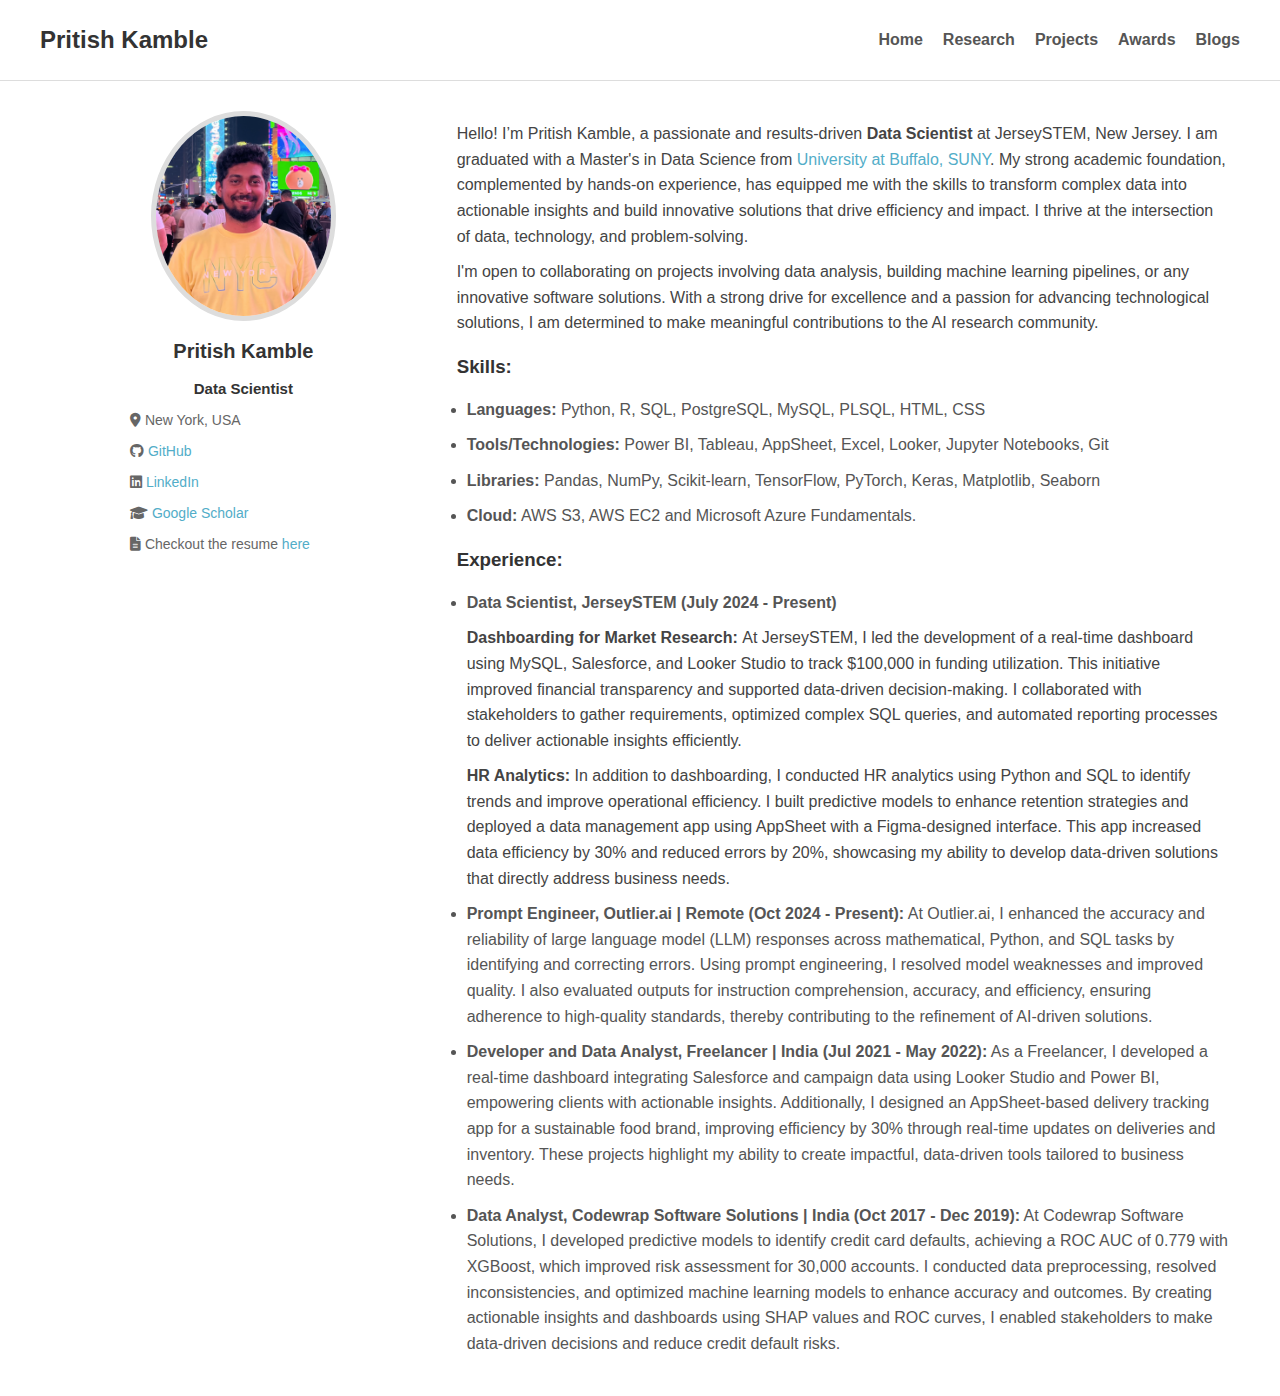
==== index.html @ 6a81c8ca "Add files via upload" ====
<!DOCTYPE html>
<html lang="en">
<head>
    <meta charset="UTF-8">
    <meta name="viewport" content="width=device-width, initial-scale=1.0">
    <title>Profile Page</title>
    <link rel="stylesheet" href="style.css">
    <link href="https://cdnjs.cloudflare.com/ajax/libs/font-awesome/6.0.0-beta3/css/all.min.css" rel="stylesheet">
</head>
<body>
    <!-- Navigation Bar -->
    <header class="navbar">
        <div class="navbar-container">
            <h1 class="navbar-brand">Pritish Kamble</h1>
            <nav>
                <ul class="navbar-links">
                    <li><a href="index.html">Home</a></li>
                    <li><a href="https://scholar.google.com/citations?hl=en&user=8j9EoxIAAAAJ">Research</a></li>
                    <li><a href="project.html">Projects</a></li>
                    <li><a href="#group">Awards</a></li>
                    <li><a href="#home">Blogs</a></li>
                </ul>
            </nav>
        </div>
    </header>

    <!-- Main Content -->
    <div class="container">
        <!-- Profile Section -->
        <div class="profile-section">
            <div class="profile-image">
                <img src="img/profile.png" alt="Profile Picture">
            </div>
            <h2>Pritish Kamble</h2>
            <h3>Data Scientist</h3>
            <div class="contact-info">
                <p><i class="fas fa-map-marker-alt"></i> New York, USA</p>
                <p><i class="fab fa-github"></i> <a href="https://github.com/pritish31">GitHub</a></p>
                <p><i class="fab fa-linkedin"></i> <a href="https://www.linkedin.com/in/pritish-kamble">LinkedIn</a></p>
                <p><i class="fas fa-graduation-cap"></i> <a href="https://scholar.google.com/citations?hl=en&user=8j9EoxIAAAAJ">Google Scholar</a></p>
                <p><i class="fas fa-file-alt"></i> Checkout the resume <a href="PritishK.pdf" download>here</a></p>

            </div>
        </div>

        <!-- Content Section -->
        <div class="content-section">
            <p>
                Hello! I’m Pritish Kamble, a passionate and results-driven <strong>Data Scientist</strong> at JerseySTEM, New Jersey.
                I am graduated with a Master's in Data Science from <a href="https://www.buffalo.edu/">University at Buffalo, SUNY</a>.
                My strong academic foundation, complemented by hands-on experience, has equipped me with the skills to transform complex data into actionable
                insights and build innovative solutions that drive efficiency and impact.
                I thrive at the intersection of data, technology, and problem-solving.
            </p>
            <p> I'm open to collaborating on projects involving data analysis, building machine learning pipelines, or any innovative software solutions.
                With a strong drive for excellence and a passion for advancing technological solutions,
                I am determined to make meaningful contributions to the AI research community.
            </p>

            <h3>Skills:</h3>
            <ul>
                <li><strong>Languages:</strong> Python, R, SQL, PostgreSQL, MySQL, PLSQL, HTML, CSS</li>
                <li><strong>Tools/Technologies:</strong> Power BI, Tableau, AppSheet, Excel, Looker, Jupyter Notebooks, Git</li>
                <li><strong>Libraries:</strong> Pandas, NumPy, Scikit-learn, TensorFlow, PyTorch, Keras, Matplotlib, Seaborn</li>
                <li><strong>Cloud:</strong> AWS S3, AWS EC2 and Microsoft Azure Fundamentals.</li>
            </ul>

            <h3>Experience:</h3>
            <ul>
                <li><strong>Data Scientist, JerseySTEM (July 2024 - Present)</strong>

                     <p><strong>Dashboarding for Market Research: </strong> At JerseySTEM, I led the development of a real-time dashboard using MySQL, Salesforce, and Looker Studio to track $100,000 in
                    funding utilization. This initiative improved financial transparency and supported data-driven decision-making.
                    I collaborated with stakeholders to gather requirements, optimized complex SQL queries, and automated reporting processes
                    to deliver actionable insights efficiently.</p>

                     <p><strong>HR Analytics: </strong> In addition to dashboarding, I conducted HR analytics using Python and SQL
                         to identify trends and improve operational efficiency. I built predictive models to enhance retention strategies and
                         deployed a data management app using AppSheet with a Figma-designed interface. This app increased data efficiency by
                         30% and reduced errors by 20%, showcasing my ability to develop data-driven solutions that directly
                         address business needs.</p>

                <li><strong>Prompt Engineer, Outlier.ai | Remote (Oct 2024 - Present):</strong>
                    At Outlier.ai, I enhanced the accuracy and reliability of large language model (LLM) responses across mathematical,
                Python, and SQL tasks by identifying and correcting errors. Using prompt engineering, I resolved model weaknesses and improved
                quality. I also evaluated outputs for instruction comprehension, accuracy, and efficiency, ensuring adherence to high-quality
                standards, thereby contributing to the refinement of AI-driven solutions.
                </li>
                <li><strong>Developer and Data Analyst, Freelancer | India (Jul 2021 - May 2022):</strong>
                    As a Freelancer, I developed a real-time dashboard integrating Salesforce and campaign data using Looker Studio and Power BI,
                    empowering clients with actionable insights. Additionally, I designed an AppSheet-based delivery tracking app for a
                    sustainable food brand, improving efficiency by 30% through real-time updates on deliveries and inventory. These projects
                    highlight my ability to create impactful, data-driven tools tailored to business needs.
                </li>
                <li><strong>Data Analyst, Codewrap Software Solutions | India (Oct 2017 - Dec 2019):</strong>
                    At Codewrap Software Solutions, I developed predictive models to identify credit card defaults, achieving a ROC AUC of 0.779
                    with XGBoost, which improved risk assessment for 30,000 accounts. I conducted data preprocessing, resolved inconsistencies,
                    and optimized machine learning models to enhance accuracy and outcomes. By creating actionable insights and dashboards using
                    SHAP values and ROC curves, I enabled stakeholders to make data-driven decisions and reduce credit default risks.
                </li>
            </ul>
        </div>
    </div>

    <script src="script.js"></script>
</body>
</html>
---- style.css ----
/* General Styles */
body {
    font-family: Arial, sans-serif;
    margin: 0;
    padding: 0;
    /*background-color: #f9f9f9;*/
}

/* Navigation Bar */
.navbar {
    background-color: #fff;
    border-bottom: 1px solid #ddd;
    padding: 10px 20px;
}

.navbar-container {
    display: flex;
    justify-content: space-between;
    align-items: center;
    max-width: 1200px;
    margin: 0 auto;
}

.navbar-brand {
    font-size: 24px;
    font-weight: bold;
    color: #333;
}

.navbar-links {
    list-style: none;
    display: flex;
    margin: 0;
    padding: 0;
}

.navbar-links li {
    margin-left: 20px;
}

.navbar-links a {
    text-decoration: none;
    color: #555;
    font-weight: bold;
}

.navbar-links a:hover {
    color: #000;
}

/* Main Container */
.container {
    display: flex;
    max-width: 1200px;
    margin: 20px auto;
   /* background: white;
    border-radius: 8px;
    box-shadow: 0 4px 6px rgba(0, 0, 0, 0.1);
    overflow: hidden; */
}

/* Profile Section */
.profile-section {
    flex: 1;
    padding: 10px;
    text-align: center;
    margin-right: 0;
}

.profile-image img {
    width: 175px;
    height: 200px;
    border-radius: 50%; /* Oval image */
    border: 5px solid #ddd;
    object-fit: cover;
}

.profile-section h2 {
    margin-top: 15px;
    font-size: 20px;
    color: #333;
}
.profile-section h3 {
    margin-top: 5px;
    font-size: 15px;
    color: #333;
}

.profile-section p {
    color: #555;
    margin: 5px 0;
    text-decoration: none;
    text-align: left;


}

.contact-info p {
    margin: 10px 0;
    margin-top: 15px;
    font-size: 14px;
    color: #666;
    position: relative;
    cursor: pointer;
    text-decoration: none;
    margin-left: 80px;
    left-padding: 20px;
}

.contact-info a{
    color: #52adc8;
    text-decoration: none;
}

/* Content Section */
.content-section {
    flex: 2;
    padding: 10px;
    margin-left: 0;
}

.content-section p, ol, ul {
    margin: 10px 0;
    color: #444;
    line-height: 1.6;
    font-family: -apple-system, ".SFNSText-Regular", "San Francisco", "Roboto", "Segoe UI", "Helvetica Neue", "Lucida Grande", Arial, sans-serif;
}

.content-section a{
    color: #52adc8;
    text-decoration: none;
}


.content-section h3 {
    margin-top: 20px;
    color: #333;
    font-family: -apple-system, ".SFNSText-Regular", "San Francisco", "Roboto", "Segoe UI", "Helvetica Neue", "Lucida Grande", Arial, sans-serif;

}

.content-section ul {
    padding-left: 10px;
}

.content-section li {
    margin-bottom: 10px;
    color: #555;
}

.skills ul {
    padding-left: 50px;
}

.skills li {
    margin-bottom: 0px;
}

/*-------Project page-------------*/

.containerProject {

    flex: 2;
    margin-left: 300px;
    max-width: 1200px;
    margin: 50px auto;
    padding-left: 50px;
    align: center

}

.project {
    display: flex;
    align-items: flex-start;
    margin-bottom: 20px;
    border-radius: 8px;
    padding: 15px;
    border-bottom: 1px solid #ddd;
    margin-right: 120px;
}

.image img {
    width: 200px;
    height: auto;
    border-radius: 4px;
    margin-right: 20px;
}

.video video {
    width: 200px;
    height: 200px;
    border-radius: 4px;
    margin-right: 20px;
}

.details h2 {
    font-size: 18px;
    color: #00bcd4;
    margin: 0;
}

.details p {
    font-size: 14px;
    margin-right: 10px
    color: #444;
    line-height: 1.6;
    margin: 10px 0;
}

.links a {

    color: #6495ED
    text-decoration: none;
    margin-right: 10px;
}

.links a:hover {
    text-decoration: underline;
}
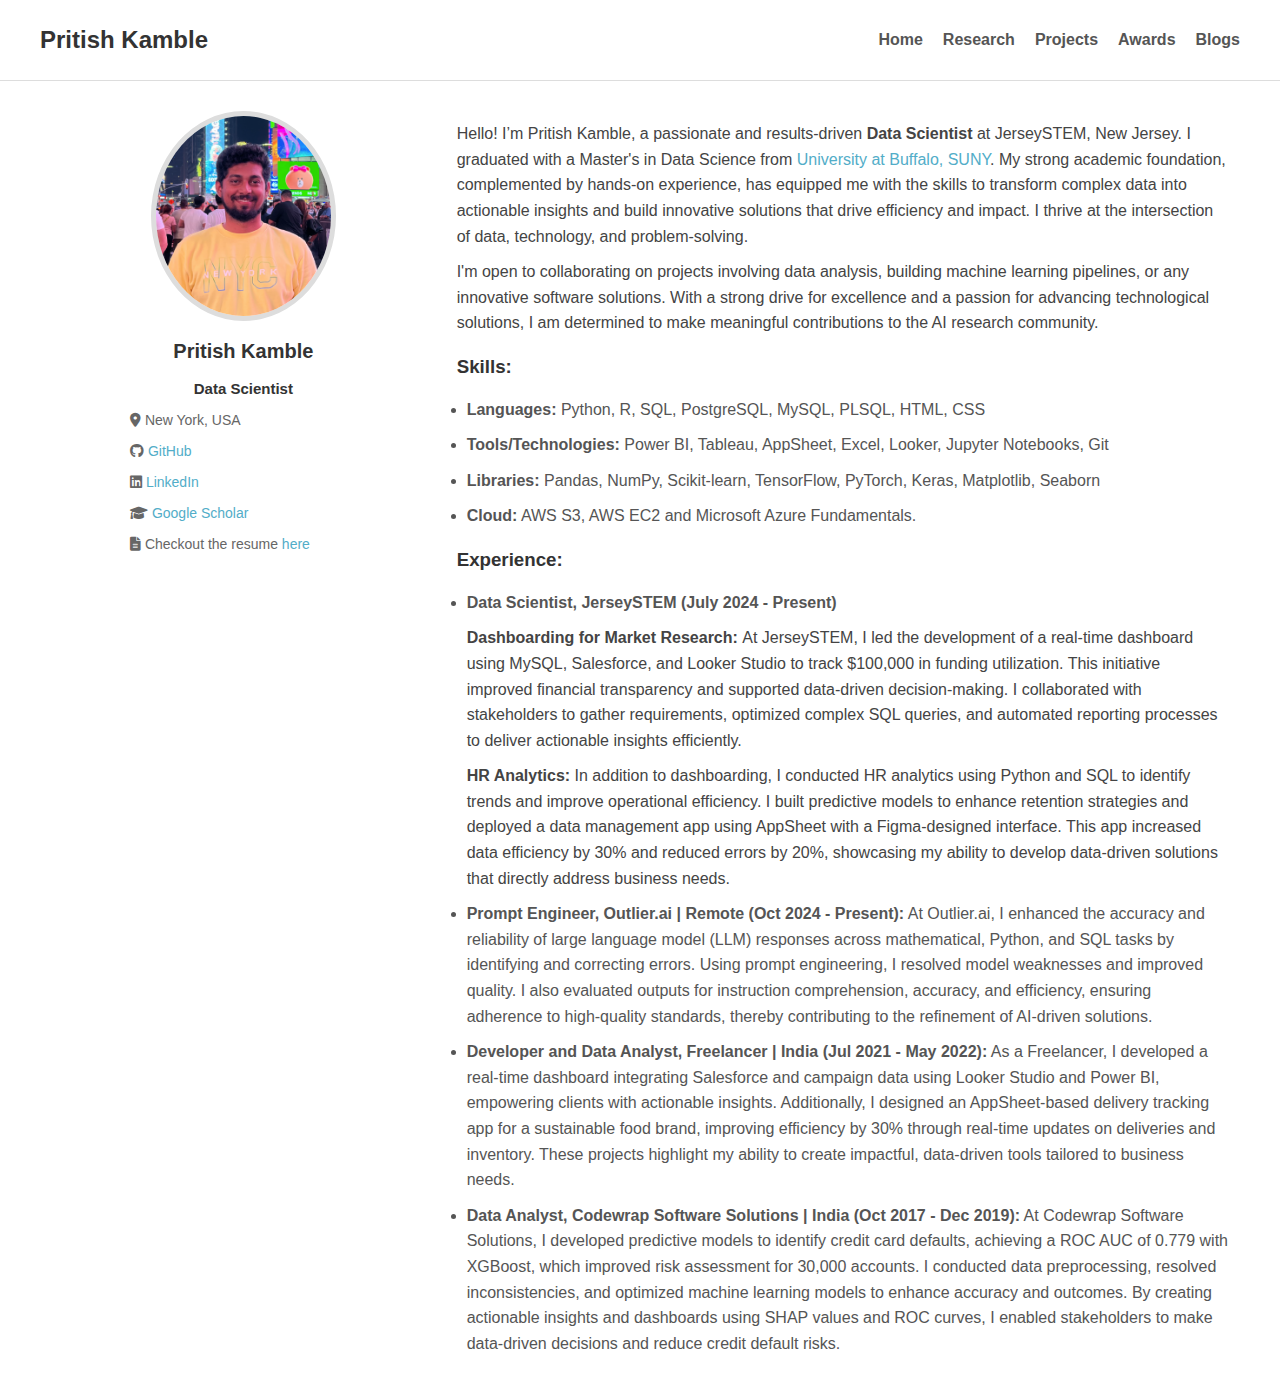
==== commit 457fa349: "Add files via upload" ====
--- a/index.html
+++ b/index.html
@@ -47,7 +47,7 @@
         <div class="content-section">
             <p>
                 Hello! I’m Pritish Kamble, a passionate and results-driven <strong>Data Scientist</strong> at JerseySTEM, New Jersey.
-                I am graduated with a Master's in Data Science from <a href="https://www.buffalo.edu/">University at Buffalo, SUNY</a>.
+                I graduated with a Master's in Data Science from <a href="https://www.buffalo.edu/">University at Buffalo, SUNY</a>.
                 My strong academic foundation, complemented by hands-on experience, has equipped me with the skills to transform complex data into actionable
                 insights and build innovative solutions that drive efficiency and impact.
                 I thrive at the intersection of data, technology, and problem-solving.
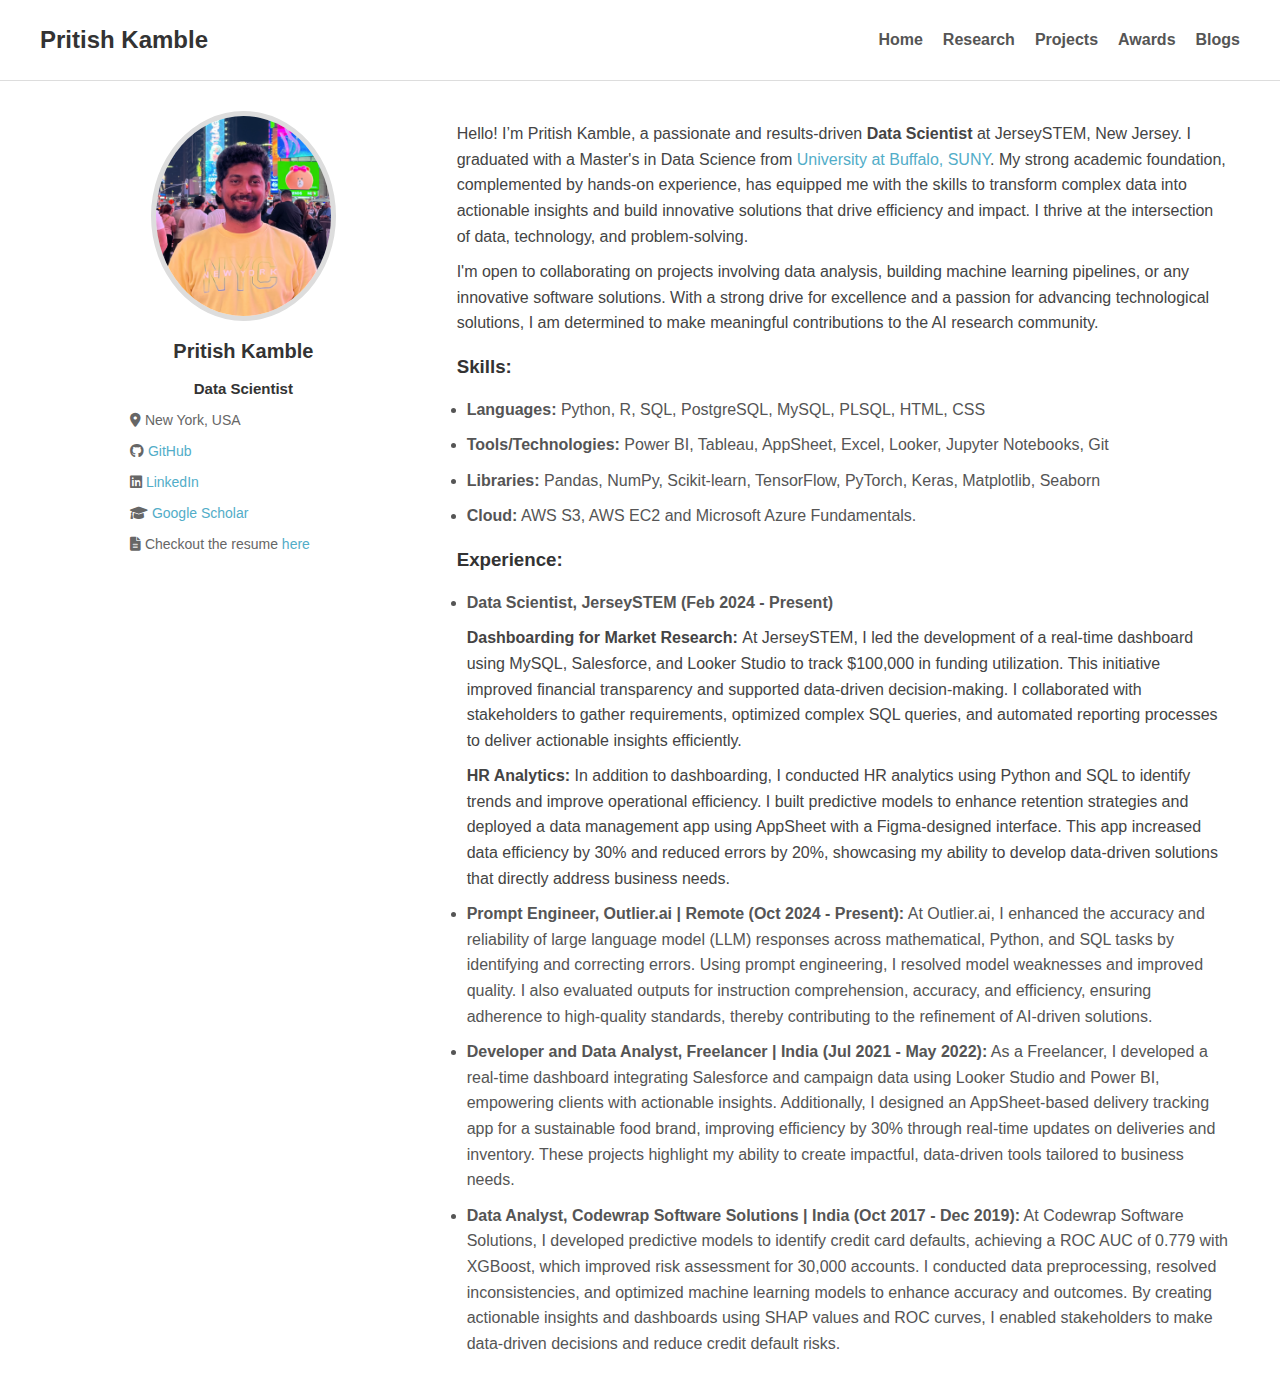
==== commit a18f286f: "Add files via upload" ====
--- a/index.html
+++ b/index.html
@@ -17,7 +17,7 @@
                     <li><a href="index.html">Home</a></li>
                     <li><a href="https://scholar.google.com/citations?hl=en&user=8j9EoxIAAAAJ">Research</a></li>
                     <li><a href="project.html">Projects</a></li>
-                    <li><a href="#group">Awards</a></li>
+                    <li><a href="awards.html">Awards</a></li>
                     <li><a href="#home">Blogs</a></li>
                 </ul>
             </nav>
@@ -67,7 +67,7 @@
 
             <h3>Experience:</h3>
             <ul>
-                <li><strong>Data Scientist, JerseySTEM (July 2024 - Present)</strong>
+                <li><strong>Data Scientist, JerseySTEM (Feb 2024 - Present)</strong>
 
                      <p><strong>Dashboarding for Market Research: </strong> At JerseySTEM, I led the development of a real-time dashboard using MySQL, Salesforce, and Looker Studio to track $100,000 in
                     funding utilization. This initiative improved financial transparency and supported data-driven decision-making.
